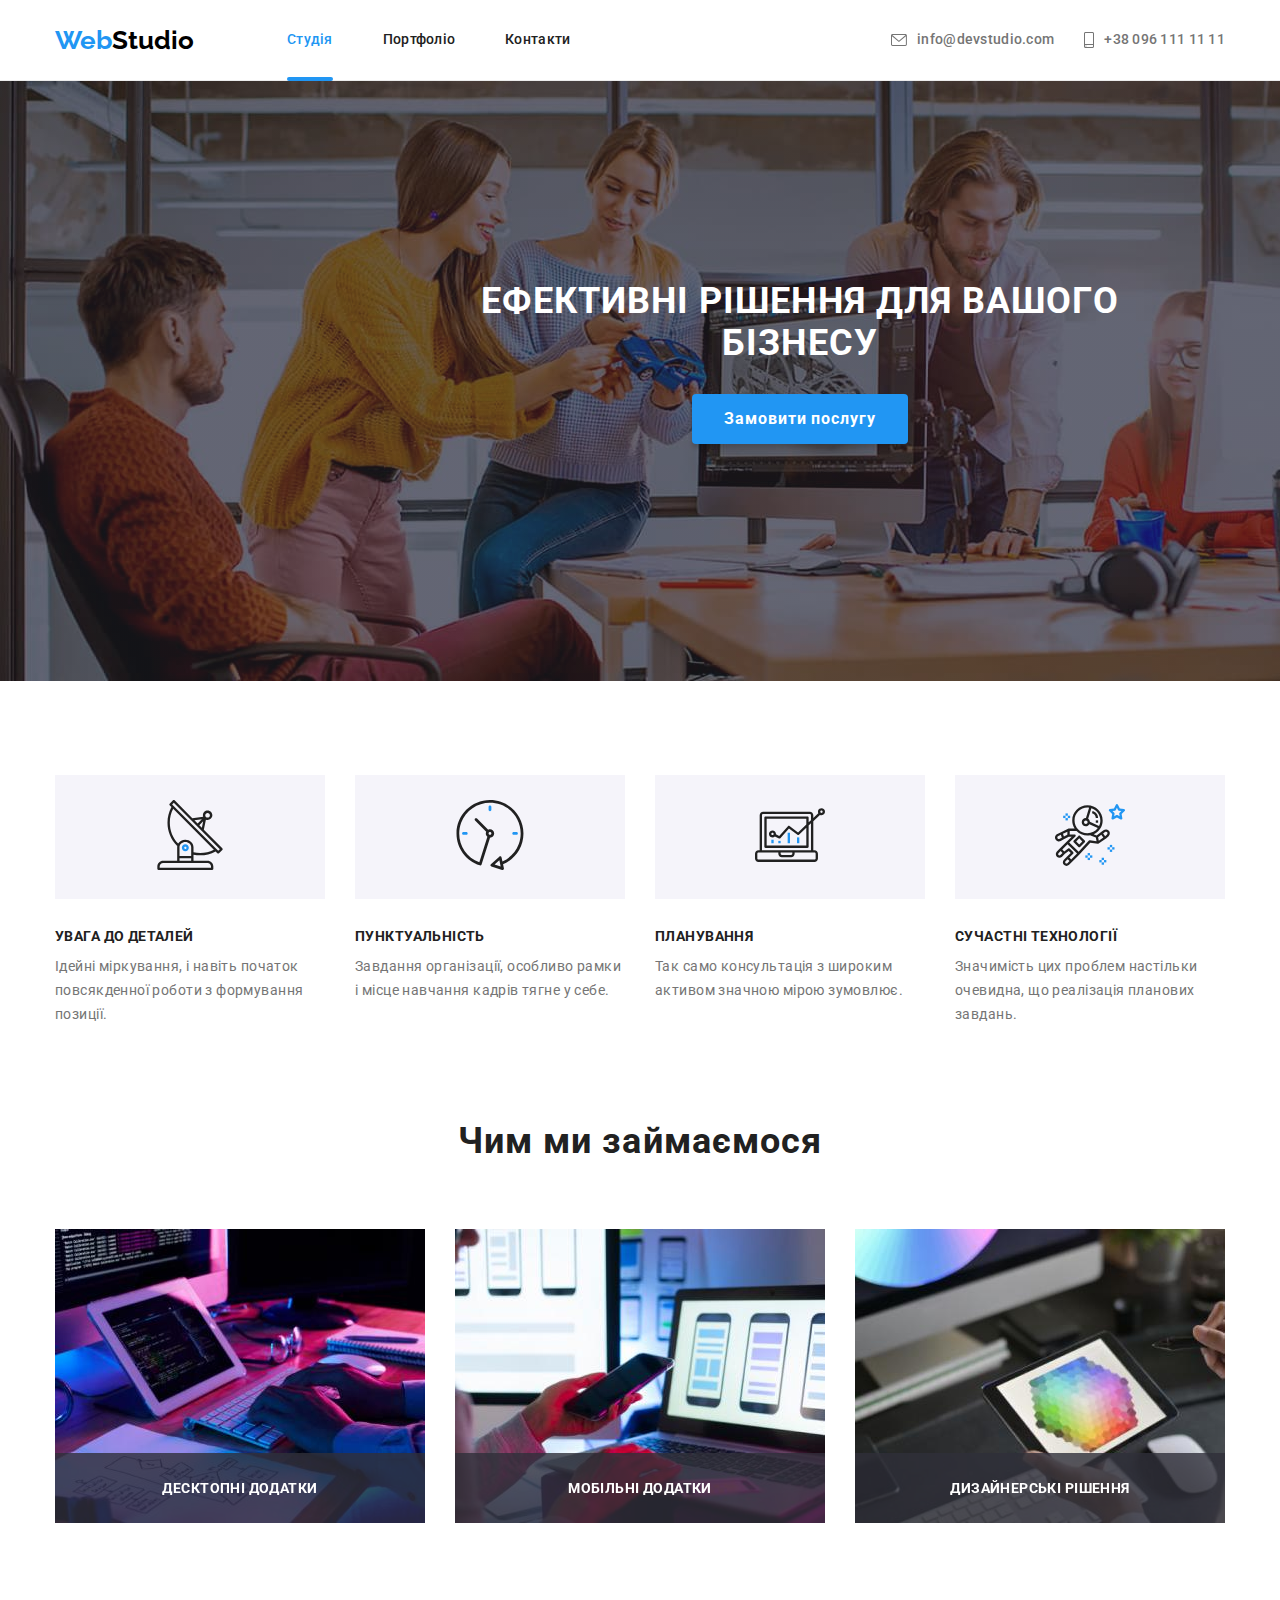
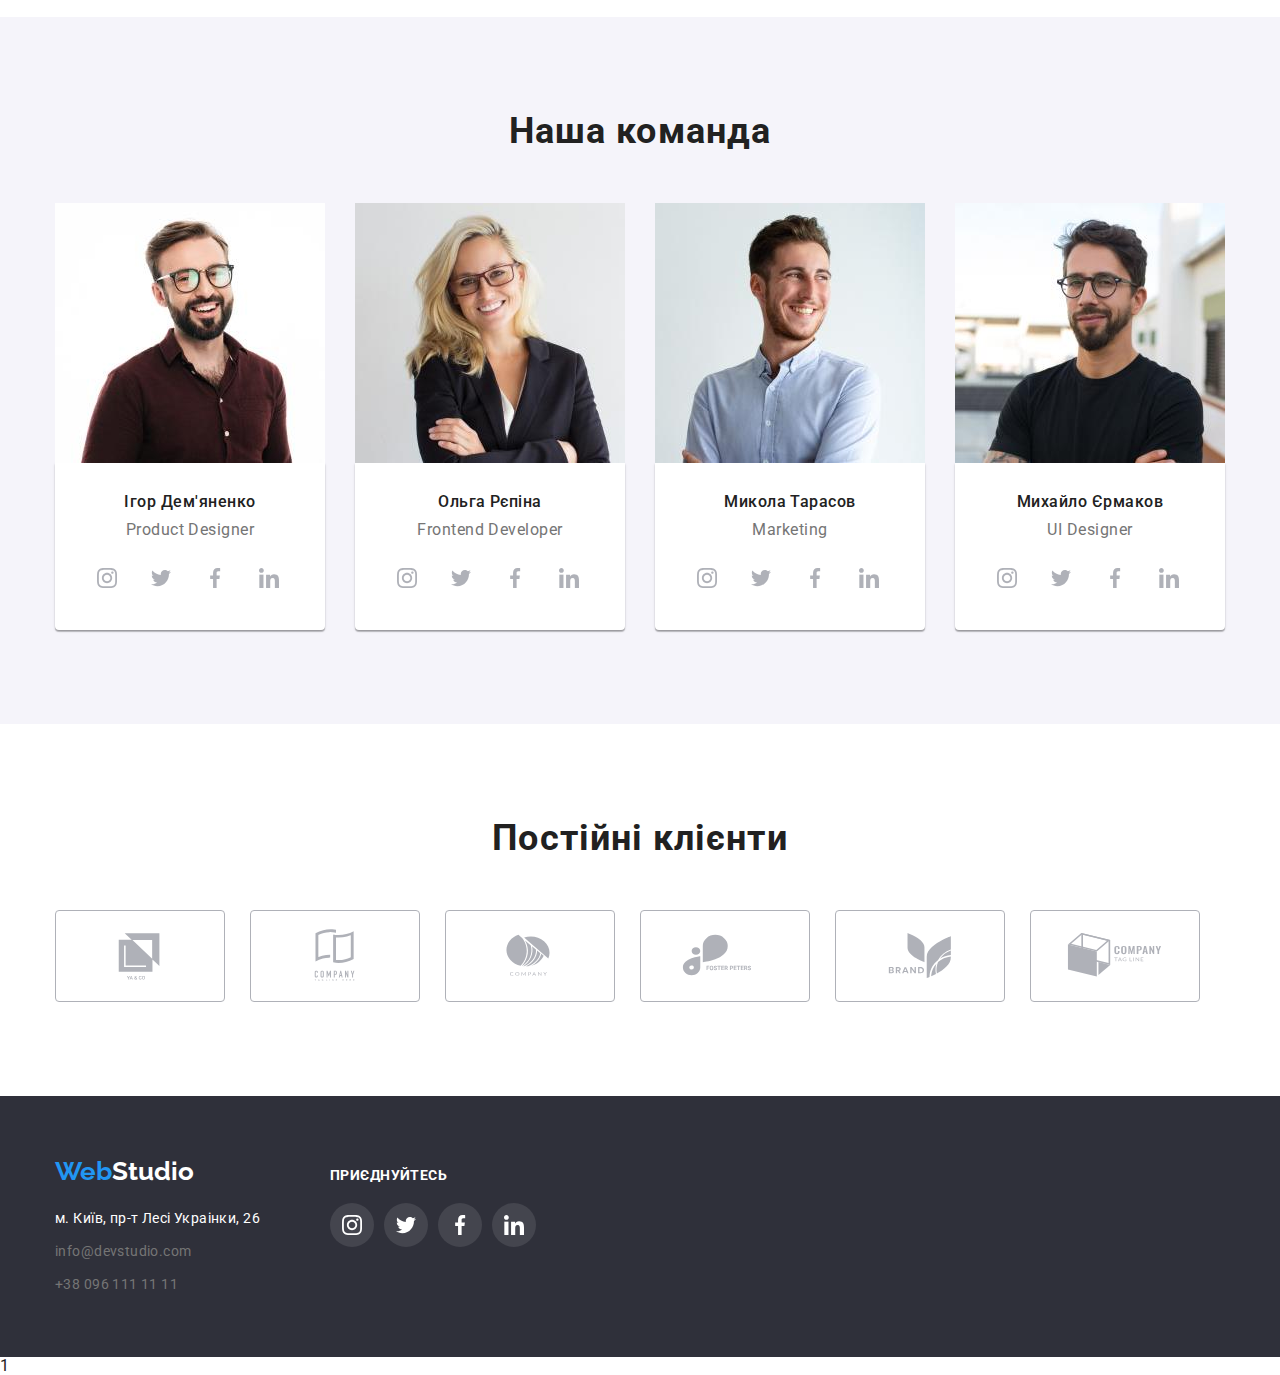
==== index.html @ d8cac511 "5dz" ====
<!DOCTYPE html>
<html lang="uk">
  <head>
    <meta charset="UTF-8" />
    <meta http-equiv="X-UA-Compatible" content="IE=edge" />
    <meta name="viewport" content="width=device-width, initial-scale=1.0" />
    <link rel="preconnect" href="https://fonts.googleapis.com" />
    <link rel="preconnect" href="https://fonts.gstatic.com" crossorigin />
    <link
      href="https://fonts.googleapis.com/css2?family=Raleway:wght@700&family=Roboto:wght@400;500;700;900&display=swap"
      rel="stylesheet"
    />
    <title>Студія</title>
    <link
      rel="stylesheet"
      href="https://cdnjs.cloudflare.com/ajax/libs/modern-normalize/1.1.0/modern-normalize.min.css"
    />
    <link rel="stylesheet" href="./css/style.css" />
    <link rel="stylesheet" href="./images/icons.svg" />
  </head>
  <body>
    <header class="header">
      <div class="container">
        <div class="header-container">
          <nav class="header-nav">
            <a href="./index.html" class="logo"
              ><span style="color: #2196f3">Web</span>Studio</a
            >
            <ul class="site-nav">
              <li>
                <a class="nav-link-current" href="./index.html">Студія</a>
              </li>
              <li><a class="nav-link" href="./portfolio.html">Портфоліо</a></li>
              <li><a class="nav-link" href="./index.html">Контакти</a></li>
            </ul>
          </nav>
          <ul class="header-info">
            <li>
              <a class="nav-info" href="mailto:info@devstudio.com" lang="en">
                <svg class="icon-let" width="16" height="12">
                  <use href="./images/icons.svg#icon-letter"></use></svg
                >info@devstudio.com</a
              >
            </li>
            <li>
              <a class="nav-info" href="tel:+380961111111"
                ><svg class="icon-smartphone" width="10" height="16">
                  <use href="./images/icons.svg#icon-smartphone"></use></svg
                >+38 096 111 11 11</a
              >
            </li>
          </ul>
        </div>
      </div>
    </header>
    <main>
      <div class="overlay">
        <section class="hero-section">
          <div class="container">
            <h1 class="title hero-title">
              Ефективні рішення для вашого бізнесу
            </h1>
            <button class="button" type="button" data-modal-open>
              Замовити послугу
            </button>
          </div>
        </section>
      </div>

      <section class="benefits-section">
        <div class="container">
          <h2 class="title visually-hidden">Переваги</h2>
          <ul class="benefits-container">
            <li>
              <div class="benefits-box">
                <svg class="" width="70" height="70">
                  <use href="./images/icons.svg#icon-benefits-1"></use>
                </svg>
              </div>

              <h3 class="list">Увага до деталей</h3>
              <p class="text">
                Ідейні міркування, і навіть початок повсякденної роботи з
                формування позиції.
              </p>
            </li>
            <li>
              <div class="benefits-box">
                <svg class="" width="70" height="70">
                  <use href="./images/icons.svg#icon-benefits-2"></use>
                </svg>
              </div>

              <h3 class="list">Пунктуальність</h3>
              <p class="text">
                Завдання організації, особливо рамки і місце навчання кадрів
                тягне у себе.
              </p>
            </li>
            <li>
              <div class="benefits-box">
                <svg class="" width="70" height="70">
                  <use href="./images/icons.svg#icon-benefits-3"></use>
                </svg>
              </div>

              <h3 class="list">Планування</h3>
              <p class="text">
                Так само консультація з широким активом значною мірою зумовлює.
              </p>
            </li>
            <li>
              <div class="benefits-box">
                <svg class="" width="70" height="70">
                  <use href="./images/icons.svg#icon-benefits-4"></use>
                </svg>
              </div>

              <h3 class="list">Сучастні технології</h3>
              <p class="text">
                Значимість цих проблем настільки очевидна, що реалізація
                планових завдань.
              </p>
            </li>
          </ul>
        </div>
      </section>

      <section class="about-section">
        <div class="container">
          <h2 class="title about-title">Чим ми займаємося</h2>
          <div class="about-container">
            <ul class="about-content">
              <li>
                <h2 class="image-text">Десктопні додатки</h2>
                <img
                  class="about-images"
                  src="./images/img-1.jpg"
                  alt="Людина працює за комп'ютером з кодом"
                  width="370"
                />
              </li>
              <li>
                <h2 class="image-text">Мобільні додатки</h2>
                <img
                  class="about-images"
                  src="./images/img-2.jpg"
                  alt="Людина працює за комп'ютером"
                  width="370"
                />
              </li>
              <li>
                <h2 class="image-text">Дизайнерські рішення</h2>
                <img
                  class="about-images"
                  src="./images/img-3.jpg"
                  alt="Людина обирає колір на планшеті"
                  width="370"
                />
              </li>
            </ul>
          </div>
        </div>
      </section>

      <section class="team-section section">
        <div class="container">
          <h1 class="title team-title">Наша команда</h1>
          <div class="team-content">
            <ul class="team-list">
              <li>
                <img
                  src="./images/img-4.jpg"
                  alt="Мужчина в очках улыбаеться"
                  width="270"
                />
                <div class="team-info">
                  <h3 class="name">Ігор Дем'яненко</h3>
                  <p class="position">Product Designer</p>

                  <ul class="social-list">
                    <li>
                      <a class="social-link" href="#">
                        <svg class="social-item" width="20" height="20">
                          <use href="./images/icons.svg#icon-instagram"></use>
                        </svg>
                      </a>
                    </li>
                    <li>
                      <a class="social-link" href="#"
                        ><svg class="social-item" width="20" height="20">
                          <use
                            href="./images/icons.svg#icon-twitter"
                          ></use></svg
                      ></a>
                    </li>
                    <li>
                      <a class="social-link" href="#"
                        ><svg class="social-item" width="20" height="20">
                          <use
                            href="./images/icons.svg#icon-facebook"
                          ></use></svg
                      ></a>
                    </li>
                    <li>
                      <a class="social-link" href="#"
                        ><svg class="social-item" width="20" height="20">
                          <use
                            href="./images/icons.svg#icon-linkedin"
                          ></use></svg
                      ></a>
                    </li>
                  </ul>
                </div>
              </li>
              <li>
                <img
                  src="./images/img-5.jpg"
                  alt="Женщина улыбаеться"
                  width="270"
                />
                <div class="team-info">
                  <h3 class="name">Ольга Рєпіна</h3>
                  <p class="position">Frontend Developer</p>
                  <ul class="social-list">
                    <li>
                      <a class="social-link" href="#">
                        <svg class="social-item" width="20" height="20">
                          <use href="./images/icons.svg#icon-instagram"></use>
                        </svg>
                      </a>
                    </li>
                    <li>
                      <a class="social-link" href="#"
                        ><svg class="social-item" width="20" height="20">
                          <use
                            href="./images/icons.svg#icon-twitter"
                          ></use></svg
                      ></a>
                    </li>
                    <li>
                      <a class="social-link" href="#"
                        ><svg class="social-item" width="20" height="20">
                          <use
                            href="./images/icons.svg#icon-facebook"
                          ></use></svg
                      ></a>
                    </li>
                    <li>
                      <a class="social-link" href="#"
                        ><svg class="social-item" width="20" height="20">
                          <use
                            href="./images/icons.svg#icon-linkedin"
                          ></use></svg
                      ></a>
                    </li>
                  </ul>
                </div>
              </li>
              <li>
                <img
                  src="./images/img-6.jpg"
                  alt="Мужчина улыбаеться"
                  width="270"
                />
                <div class="team-info">
                  <h3 class="name">Микола Тарасов</h3>
                  <p class="position">Marketing</p>
                  <ul class="social-list">
                    <li>
                      <a class="social-link" href="#">
                        <svg class="social-item" width="20" height="20">
                          <use href="./images/icons.svg#icon-instagram"></use>
                        </svg>
                      </a>
                    </li>
                    <li>
                      <a class="social-link" href="#"
                        ><svg class="social-item" width="20" height="20">
                          <use
                            href="./images/icons.svg#icon-twitter"
                          ></use></svg
                      ></a>
                    </li>
                    <li>
                      <a class="social-link" href="#"
                        ><svg class="social-item" width="20" height="20">
                          <use
                            href="./images/icons.svg#icon-facebook"
                          ></use></svg
                      ></a>
                    </li>
                    <li>
                      <a class="social-link" href="#"
                        ><svg class="social-item" width="20" height="20">
                          <use
                            href="./images/icons.svg#icon-linkedin"
                          ></use></svg
                      ></a>
                    </li>
                  </ul>
                </div>
              </li>
              <li>
                <img
                  src="./images/img-7.jpg"
                  alt="Мужчина в очках улыбаеться"
                  width="270"
                />
                <div class="team-info">
                  <h3 class="name">Михайло Єрмаков</h3>
                  <p class="position">UI Designer</p>
                  <ul class="social-list">
                    <li>
                      <a class="social-link" href="#">
                        <svg class="social-item" width="20" height="20">
                          <use href="./images/icons.svg#icon-instagram"></use>
                        </svg>
                      </a>
                    </li>
                    <li>
                      <a class="social-link" href="#"
                        ><svg class="social-item" width="20" height="20">
                          <use
                            href="./images/icons.svg#icon-twitter"
                          ></use></svg
                      ></a>
                    </li>
                    <li>
                      <a class="social-link" href="#"
                        ><svg class="social-item" width="20" height="20">
                          <use
                            href="./images/icons.svg#icon-facebook"
                          ></use></svg
                      ></a>
                    </li>
                    <li>
                      <a class="social-link" href="#"
                        ><svg class="social-item" width="20" height="20">
                          <use
                            href="./images/icons.svg#icon-linkedin"
                          ></use></svg
                      ></a>
                    </li>
                  </ul>
                </div>
              </li>
            </ul>
          </div>
        </div>
      </section>

      <section class="clients-section">
        <div class="container">
          <h2 class="title">Постійні клієнти</h2>
          <ul class="client-box">
            <li class="icon-list">
              <a class="icon-card" href="#">
                <svg class="icon-client" width="106" height="60">
                  <use href="./images/icons.svg#icon-clients-1"></use>
                </svg>
              </a>
            </li>
            <li class="icon-list">
              <a class="icon-card" href="#">
                <svg class="icon-client" width="106" height="60">
                  <use href="./images/icons.svg#icon-clients-2"></use>
                </svg>
              </a>
            </li>
            <li class="icon-list">
              <a class="icon-card" href="#">
                <svg class="icon-client" width="106" height="60">
                  <use href="./images/icons.svg#icon-clients-3"></use>
                </svg>
              </a>
            </li>
            <li class="icon-list">
              <a class="icon-card" href="#">
                <svg class="icon-client" width="106" height="60">
                  <use href="./images/icons.svg#icon-clients-4"></use>
                </svg>
              </a>
            </li>
            <li class="icon-list">
              <a class="icon-card" href="#">
                <svg class="icon-client" width="106" height="60">
                  <use href="./images/icons.svg#icon-clients-5"></use>
                </svg>
              </a>
            </li>
            <li class="icon-list">
              <a class="icon-card" href="#">
                <svg class="icon-client" width="106" height="60">
                  <use href="./images/icons.svg#icon-clients-6"></use>
                </svg>
              </a>
            </li>
          </ul>
        </div>
      </section>
    </main>

    <footer class="footer">
      <div class="container">
        <div class="footer-card">
          <div class="adress-card">
            <a href="./index.html" class="footer-logo"
              ><span class="footer-logo" style="color: #2196f3">Web</span
              >Studio</a
            >
            <address class="footer-content">
              <ul class="footer-list">
                <li>
                  <a
                    class="adress"
                    href="https://goo.gl/maps/CPtrU1FHBa2aNyZL9"
                    target="_blank"
                    rel="noopener noreferrer nofollow"
                    >м. Київ, пр-т Лесі Украінки, 26</a
                  >
                </li>
                <li class="footer-item">
                  <a class="info" href="mailto:info@devstudio.com" lang="en"
                    >info@devstudio.com</a
                  >
                </li>
                <li>
                  <a class="info" href="tel:+380961111111">+38 096 111 11 11</a>
                </li>
              </ul>
            </address>
          </div>
          <div class="social-card">
            <h2 class="social-title">ПРИЄДНУЙТЕСЬ</h2>
            <ul class="social-list">
              <li>
                <a class="social-link" href="#">
                  <svg width="20" height="20">
                    <use href="./images/icons.svg#icon-instagram"></use>
                  </svg>
                </a>
              </li>
              <li>
                <a class="social-link" href="#"
                  ><svg width="20" height="20">
                    <use href="./images/icons.svg#icon-twitter"></use></svg
                ></a>
              </li>
              <li>
                <a class="social-link" href="#"
                  ><svg width="20" height="20">
                    <use href="./images/icons.svg#icon-facebook"></use></svg
                ></a>
              </li>
              <li>
                <a class="social-link" href="#"
                  ><svg width="20" height="20">
                    <use href="./images/icons.svg#icon-linkedin"></use></svg
                ></a>
              </li>
            </ul>
          </div>
        </div>
      </div>
    </footer>

    <div class="back-drop is-hidden" data-modal>
      <div class="modal">
        <button class="close-button" data-modal-close>
          <svg class="modal-close" width="14" height="14">
            <use class="modal-item" href="./images/icons.svg#icon-close"></use>
          </svg>
        </button>
      </div>
    </div>

    <script src="./js/modal.js"></script>
  </body>
</html>
1
---- css/style.css ----
:root {
    --main-light-color:#FFFFFF;

    --main-font-color:#212121;
    --secondary-font-color:#757575;
    --accent-color:#2196F3;
    --secondary-accent-color:#188CE8;
    --logo-color:#000000;

    --border-bg-color:#2F303A;
    --border-portfolio-color:#EEEEEE;
    --border-header-color:#ECECEC;

    --section-team-bg-color:#F5F4FA;

    --client-svg-color:#AFB1B8;
    --about-images-color:rgba(47, 48, 58, 0.8);

    --card-set-gap: 30px;
}








/* основной цвет текста color: #212121 */
/* вторичный цвет текста color: #757575 *
/* белый цыет color: #FFFFFF */
/* акцент color: #2196F3 */
/* футер номер и телефон color: rgba(255, 255, 255, 0.6); */

body {
    color: var(--main-font-color);
    background-color: var(--main-light-color);
    font-family:'Roboto', sans-serif ;

}

.container {
    width: 1200px;
    margin: 0 auto;
    padding: 0 15px;
}


ul,
ol,
dl {
    list-style: none;
    margin: 0px;
    padding: 0px;
}

img {
    display: block;
    max-width: 100%;
    margin: 0px;
    padding: 0px;
}

h1,
h2,
h3,
h4,
h5 {
    margin: 0px;
    padding: 0px;
}

.visually-hidden {
    position: absolute;
    width: 1px;
    height: 1px;
    margin: -1px;
    border: 0;
    padding: 0;

    white-space: nowrap;
    clip-path: inset(100%);
    clip: rect(0 0 0 0);
    overflow: hidden;
}
p {
    padding: 0;
    margin: 0;
}



/* Logo */


.logo {
    color: var(--logo-color);
    font-family: 'Raleway',sans-serif;
    font-weight: 700;
    font-size: 26px;
    line-height: 1.19;
    text-decoration: none;
}

.footer-logo {
    max-width: 145px;
    color: var(--main-light-color);
    font-family: 'Raleway', sans-serif;
    font-weight: 700;
    font-size: 26px;
    line-height: 1.19;
    text-decoration: none;
}

/* header */
.header {
    display: flex;
    align-items: center;
    border-bottom: 1px solid var(--border-header-color);
}

.header-portfolio {
    
}

.header-container {
    justify-content: space-between;
    flex-grow: 1;
    align-items: center;
    display: flex;
    
}

.header-nav {
    display: flex;
    align-items: center;
    margin-right: 318px;

}

.site-nav {
    position: relative;
    gap: 50px;
    margin: 0 0 0 93px;
    display: flex;
}


.header-info{
    align-items: center;
    gap: 30px;
    display: flex;

}


/* Site nav */

.nav-link, .nav-link-current {
padding: 32px 0;
display: flex;
color: var(--main-font-color);
font-weight: 500;
font-size: 14px;
line-height: 1.14;
letter-spacing: 0.02em;
text-decoration: none;
}

.nav-link-current {
    position: relative;
    color: var(--accent-color);
    text-decoration: none;
}

.nav-link-current::before {
    position: absolute;
    content: "";
    width: 100%;
    height: 4px;
    background: var(--accent-color);
    border-radius: 2px;
    top: 77px;

}

.link {
    text-decoration: none;
}



.nav-link:hover,
.nav-link:focus {
    color: var(--accent-color);
    transition-duration: 250ms;
    transition-timing-function:cubic-bezier(0.4, 0, 0.2, 1);
    
}


.nav-info {
display: flex;
gap: 10px;
align-items: center;
color: var(--secondary-font-color);
font-style: normal;
font-weight: 500;
font-size: 14px;
line-height: 1.14;
letter-spacing: 0.02em;
text-decoration: none;
}

.icon-let {
    fill: var(--secondary-font-color);
}

.icon-smartphone {
    fill: var(--secondary-font-color);
}

.nav-info:hover,
.nav-info:focus {
color: var(--accent-color);
transition-duration: 250ms;
transition-timing-function:cubic-bezier(0.4, 0, 0.2, 1);
}

.nav-info:hover .icon-let,
.nav-info:focus .icon-let {
    fill: var(--accent-color);
    transition-duration: 250ms;
    transition-timing-function: cubic-bezier(0.4, 0, 0.2, 1);
}

.nav-info:hover .icon-smartphone,
.nav-info:focus .icon-smartphone {
    fill: var(--accent-color);
    transition-duration: 250ms;
    transition-timing-function:cubic-bezier(0.4, 0, 0.2, 1);
}

.adress-box {
    display: flex;
    gap: 10px;
    align-items: center;
}


/* hero-section */

.overlay {
    width: 1600px;
    height: 600px;
    margin: auto;
    background-image:
    linear-gradient(rgba(47, 48, 58, 0.4),
    rgba(47, 48, 58, 0.4)),
    url(../images/hero-image.jpg);
    background-repeat: no-repeat;
    background-position: center;
}



.hero-section {
    padding: 200px 0px;
    height: 600px;
}

.title {
    color: var(--main-font-color);
    font-weight: 900;
    font-size: 44px;
    line-height: 1.36;
    text-align: center;
    letter-spacing: 0.06em;
    
        
}

.hero-title {
    margin: auto;
    width: 100%;
    max-width: 696px;
    color: var(--main-light-color);
    text-transform: uppercase;


}



/* Studio button */

.button {
    border: 0px;
    padding: 10px 32px;
    margin: 30px auto 0;
    border-radius: 4px;
    display: none;
    background-color: var(--accent-color);
    color: var(--main-light-color);
    font-weight: 700;
    font-size: 16px;
    line-height: 1.87;
    display: flex;
    align-items: center;
    text-align: center;
    letter-spacing: 0.06em;
    box-shadow: 0px 4px 4px rgba(0, 0, 0, 0.15);

}


.button:hover, 
.button:focus {
    background-color: var(--secondary-accent-color);
    cursor: pointer;
    transition-duration: 250ms;
    transition-timing-function:cubic-bezier(0.4, 0, 0.2, 1);
}
/* Portfolio-button */

.portfolio-list {
    display: flex;
    margin: auto;
    justify-content: center;
    gap: 8px;
    padding-bottom: 50px;
}

.portfolio-button {
    background-color: var(--section-team-bg-color);
    padding: 6px 22px;
    border-radius: 4px;
    font-family: 'Roboto', sans-serif;
    font-weight: 500;
    font-size: 16px;
    line-height: 1.62;
    text-align: center;
    letter-spacing: 0.03em;
    cursor: pointer;
    border: 0px;
    
}

.portfolio-button:hover,
.portfolio-button:focus {
    background-color:var(--accent-color);
    color:var(--main-light-color);
    box-shadow: 
    0px 3px 1px rgba(0, 0, 0, 0.1), 
    0px 1px 2px rgba(0, 0, 0, 0.08), 
    0px 2px 2px rgba(0, 0, 0, 0.12);
    transition-duration: 250ms;
    transition-timing-function:cubic-bezier(0.4, 0, 0.2, 1);
   
}

.portfolio-button:current{
    background-color: var(--accent-color);
}

/* benefits-section */

.benefits-container {
    display: flex;
    gap: 30px;
}

.benefits-section {
    background-color: var(--main-light-color);
    padding: 94px 0;
    
}

.benefits-box {
    background-color: var(--section-team-bg-color);
    padding: 25px 100px;
    margin-bottom: 30px;
}

.list {
    margin: 0 0 10px 0;
    width: 270px;
    font-weight: 700;
    font-size: 14px;
    line-height: 1.14;
    letter-spacing: 0.03em;
    text-transform: uppercase;
}

.text {
    margin: 0;
    color: var(--secondary-font-color);
    font-size: 14px;
    line-height: 1.71;
    letter-spacing: 0.03em;
}

/* about-section */

.about-title {
    margin: 0 auto 50px;
    font-style: normal;
    font-weight: 700;
    font-size: 36px;
    line-height: 1.16;
    text-align: center;
    letter-spacing: 0.03em;
    
    
}

.about-container {
    display: flex;
}

.about-content {
    display: flex;
    text-align: center;
    gap: 30px;
    margin: auto;
}

.about-section {
    background-color: var(--main-light-color);
    padding-bottom: 94px;
}

.image-text {
    position: relative;
    top: 267px;
    color: var(--main-light-color);
    font-size: 14px;
    line-height: 16px;
    text-align: center;
    letter-spacing: 0.03em;
    text-transform: uppercase;
    z-index: 1;
}

.image-text::before {
    position: absolute;
    content: "";
    width: 370px;
    height: 70px;
    right: 0px;
    bottom: -27px;
    z-index: -1;
    background-color:var(--about-images-color);
}


/* team-section */

.team-title {
    margin: 0 0 50px 0;
}

.team-content {
    display: flex;
}

.team-list {
    display: flex;
    align-items: center;
    gap: 30px;
}

.team-section {
    padding: 94px 0 94px 0;
    background-color: var(--section-team-bg-color);
    
}

 .title {
    font-weight: 700;
    font-size: 36px;
    line-height: 1.16;
    text-align: center;
    letter-spacing: 0.03em;
}


.name {
    margin-bottom: 10px;
    text-align: center;
    font-weight: 500;
    font-size: 16px;
    line-height: 1.18;
    letter-spacing: 0.03em;
}

.position {
    text-align: center;
    color: var(--secondary-font-color);
    font-size: 16px;
    line-height: 1.18;
    letter-spacing: 0.03em;
}

.team-info {
    padding: 30px;
    border-radius: 0px 0px 4px 4px;
    background-color: var(--main-light-color);
    box-shadow: 
    0px 1px 3px rgba(0, 0, 0, 0.12), 
    0px 1px 1px rgba(0, 0, 0, 0.14), 
    0px 2px 1px rgba(0, 0, 0, 0.2);
}

.socials-team {
    margin-top: 16px;
}

.social-item {
    fill: var(--client-svg-color);
}

.social-link:hover .social-item {
    fill: var(--main-light-color);
    transition-duration: 250ms;
    transition-timing-function:cubic-bezier(0.4, 0, 0.2, 1);
}

/* Client-section */
.client-box {
    margin-top: 50px;
    display: flex;

}

.icon-list {
    flex-basis: calc(100% / 3 - var(--card-set-gap));
}

.icon-card {
display: flex;
justify-content: center;
align-items: center;
border: 1px solid var(--client-svg-color);
background-color: var(--main-light-color);
border-radius: 4px;
padding: 0;
margin: 0;
width: 170px;
height: 92px;
cursor: pointer;
}

.icon-client {
    fill: var(--client-svg-color)
}

/* .icon-box {
    padding: 16px 32px;
} */

.clients-section {
    padding: 94px 0 94px 0;
}


.icon-card:hover .icon-client,
.icon-card:focus .icon-client {
    fill: var(--accent-color);
    transition-duration: 250ms;
    transition-timing-function:cubic-bezier(0.4, 0, 0.2, 1);
    
}
.icon-card:hover {
    border: 1px solid var(--accent-color);
    transition-duration: 250ms;
    transition-timing-function:cubic-bezier(0.4, 0, 0.2, 1);
}


/* Portfolio section */

.portfolio-content {
    margin: 0;
    padding: 0;
    display: flex;
    flex-wrap: wrap;
    margin-top: calc( -1 * var(--card-set-gap));
    margin-left: calc(-1 * var(--card-set-gap));
}

.portfolio-item {
    margin-top: calc(-1px + var(--card-set-gap));
    margin-left: calc(-6px + var(--card-set-gap));
    flex-basis: calc(100% / 3 - var(--card-set-gap));
    
}

.portfolio-link {
    text-decoration: none;
    display: block;
    
}

.portfolio-link:hover,
.portfolio-link:focus {
    box-shadow: 0px 1px 1px rgba(0, 0, 0, 0.12),
        0px 4px 4px rgba(0, 0, 0, 0.06),
        1px 4px 6px rgba(0, 0, 0, 0.16);
    transition-duration: 250ms;
    transition-timing-function: cubic-bezier(0.4, 0, 0.2, 1);
}

.drop-box-borders {
    position: relative;
    overflow: hidden;
}

.drop-box {
    position: absolute;
    display: flex;
    align-items: center;
    justify-content: center;
    width: 100%;
    height: 100%;
    background-color: rgba(33, 150, 243, 0.9);
    opacity: 1;
    
}

.drop-item {
    position: absolute;
    width: 322px;
    height: 168px;
    font-size: 18px;
    line-height: 28px;
    letter-spacing: 0.03em;
    color: var(--main-light-color);

}

.portfolio-link:hover .drop-box {
opacity: 1;
transform: translateY(-100%);
transition-duration: 250ms;
transition-timing-function: cubic-bezier(0.4, 0, 0.2, 1);
}

.card-content {
    padding: 20px 24px;
    border-left: 1px solid var(--border-portfolio-color);
    border-right: 1px solid var(--border-portfolio-color);
    border-bottom: 1px solid var(--border-portfolio-color);
}

.card-content .title {
    text-align: left;
    width: 322px;
}

.card-content .text {
    margin-top: 4px;
    
}

.portfolio-section {
    padding: 94px 0;
}

.portfolio-section .title {
    color: var(--main-font-color);
    font-weight: 700;
    font-size: 18px;
    line-height: 2;
    letter-spacing: 0.06em;
    text-decoration: none;

    
}

.portfolio-section .text {
    color: var(--secondary-font-color);
    font-size: 16px;
    line-height: 1.88;
    letter-spacing: 0.03em;
    text-decoration: none;
    
}

.portfolio-section .link {
    text-decoration: none;
}







/* footer */

.footer-list {
    
}

.footer-item {
    margin: 9px 0;
}

.footer-content {
    margin: 20px 0 0 0;
}

.footer{
    background-color:var(--border-bg-color) ;
    color: var(--main-light-color);
    padding: 60px 0;
}

.adress {
font-size: 14px;
color: var(--main-light-color);
font-style: normal;
font-size: 14px;
line-height: 1.71;
letter-spacing: 0.03em;
text-decoration: none;
}

.footer .info {
    font-size: 14px;
    color: var(--secondary-font-color);
    font-style: normal;
    line-height: 1.71;
    letter-spacing: 0.03em;
    text-decoration: none;
}

.footer .adress:hover,
.footer .adress:focus {
color: var(--accent-color);
transition-duration: 250ms;
transition-timing-function: cubic-bezier(0.4, 0, 0.2, 1);
}

.footer .info:hover,
.footer .info:focus {
color: var(--accent-color);
transition-duration: 250ms;
transition-timing-function:cubic-bezier(0.4, 0, 0.2, 1);
}

.footer-card {
    display: flex;
    align-items: baseline;
    gap: 70px;
    
}

.adress-card {
    /* display: flex; */
}

.social-card {
    /* display: flex; */
    
}

.social-list {
    display: flex;
    gap: 10px;
    margin-top: 16px;
}

.social-link {
    display: flex;
    align-items: center;
    justify-content: center;
    background: rgba(255, 255, 255, 0.1);
    width: 44px;
    height: 44px;
    border-radius: 50%;
    fill: var(--main-light-color);

}

.social-link:hover,
.social-link:focus {
    background-color: var(--accent-color);
    transition-duration: 250ms;
    transition-timing-function: cubic-bezier(0.4, 0, 0.2, 1);
}

.social-link:hover .social-item,
.social-link:focus .social-item {
    fill: var(--main-light-color);
    transition-duration: 250ms;
    transition-timing-function: cubic-bezier(0.4, 0, 0.2, 1);
}

.social-title {
    font-size: 14px;
    line-height: 16px;
    letter-spacing: 0.03em;
    margin-bottom: 20px;
    text-transform: uppercase;
}


/* modal */

.back-drop {
    position: fixed;
    left: 0;
    top: 0;
    width: 100%;
    height: 100%;
    background-color: rgba(0, 0, 0, 0.2);
}

.back-drop.is-hidden {
    opacity: 0;
    pointer-events: none;
}

.modal {
    position: relative;
    top: 50%;
    left: 50%;
    transform: translate(-50%,-50%);

    width: 528px;
    height: 581px;

    background-color:var(--main-light-color);
    box-shadow: 
    0px 1px 3px rgba(0, 0, 0, 0.12), 
    0px 1px 1px rgba(0, 0, 0, 0.14), 
    0px 2px 1px rgba(0, 0, 0, 0.2);
    border-radius: 4px;
}
.close-button {
    position: absolute;
    display: flex;
    align-items: center;
    justify-content: center;
    margin: 0px;
    padding: 0px;
    top: 8px;
    right: 8px;
    height: 30px;
    width: 30px;
    
    background-color: #FFFFFF;
    border:1px solid rgba(0, 0, 0, 0.1);
    border-radius: 50%;
}

.modal-close {
    position: absolute;
   
}
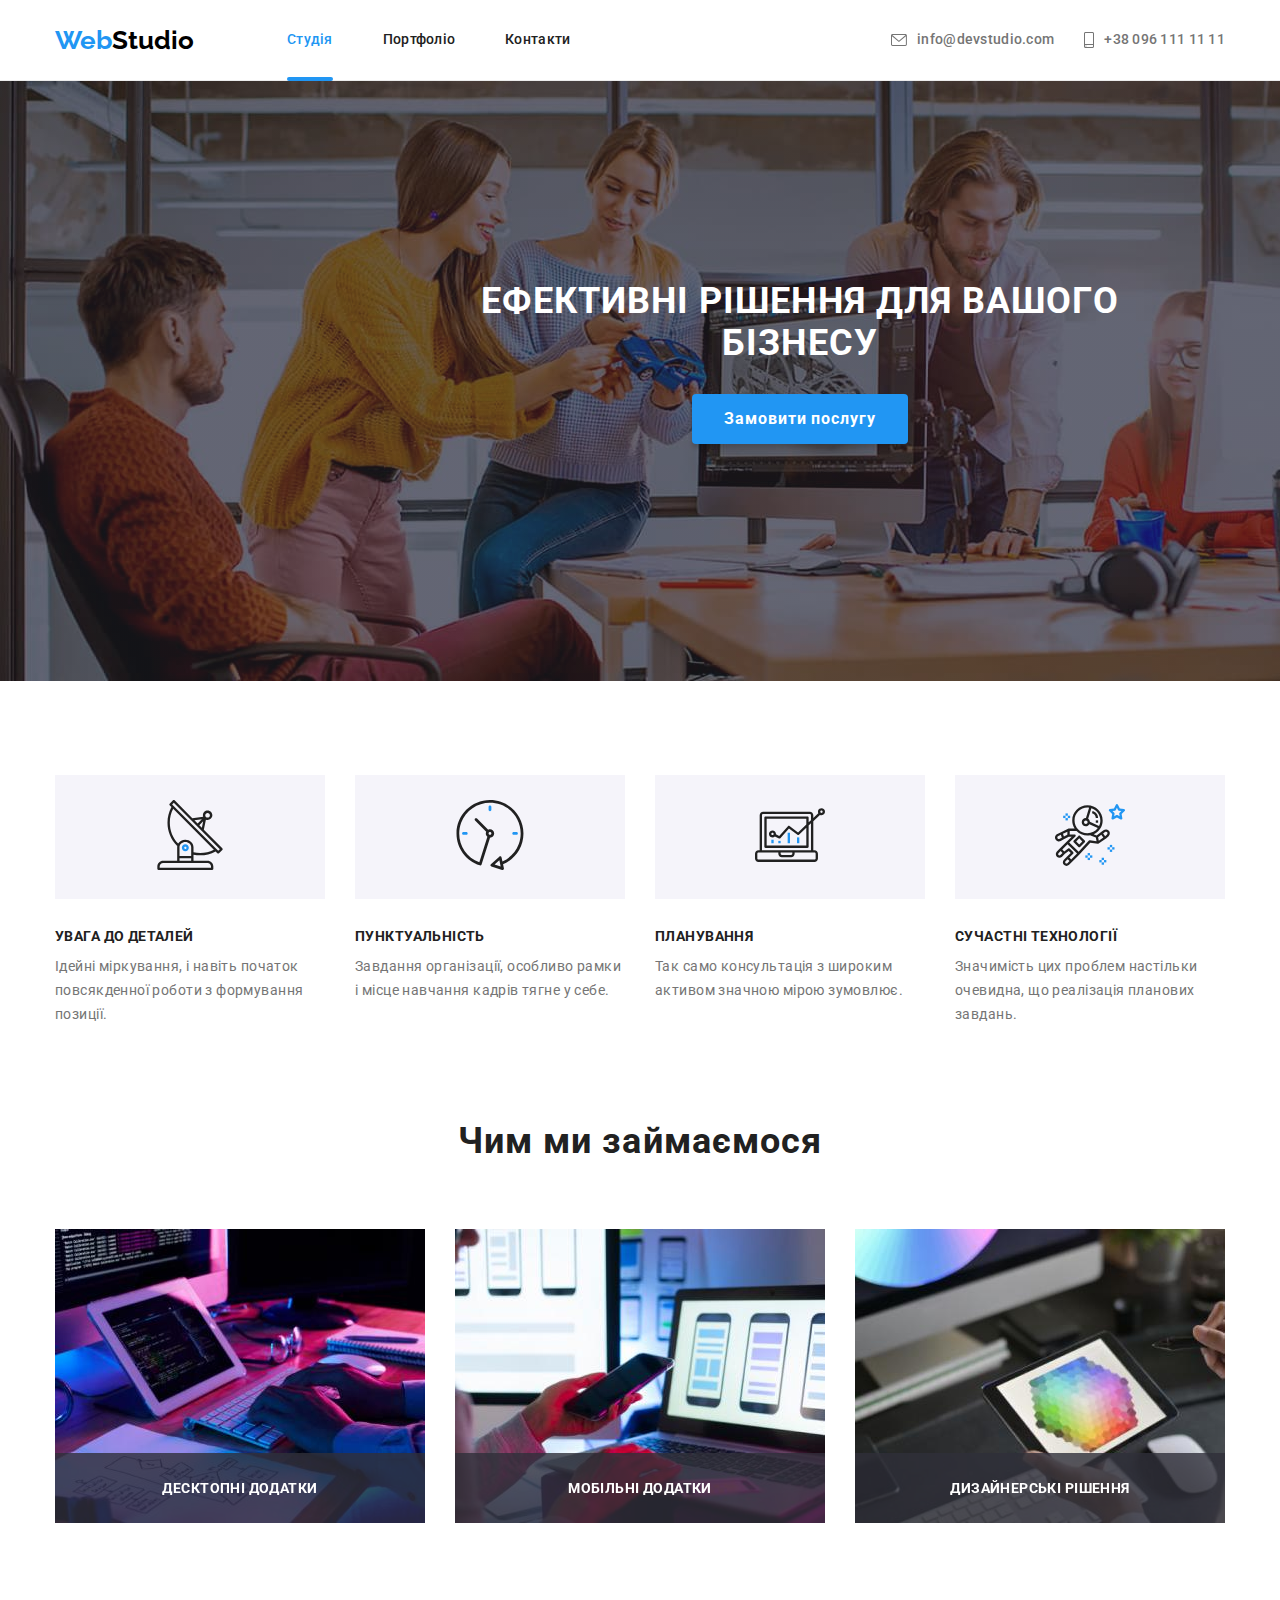
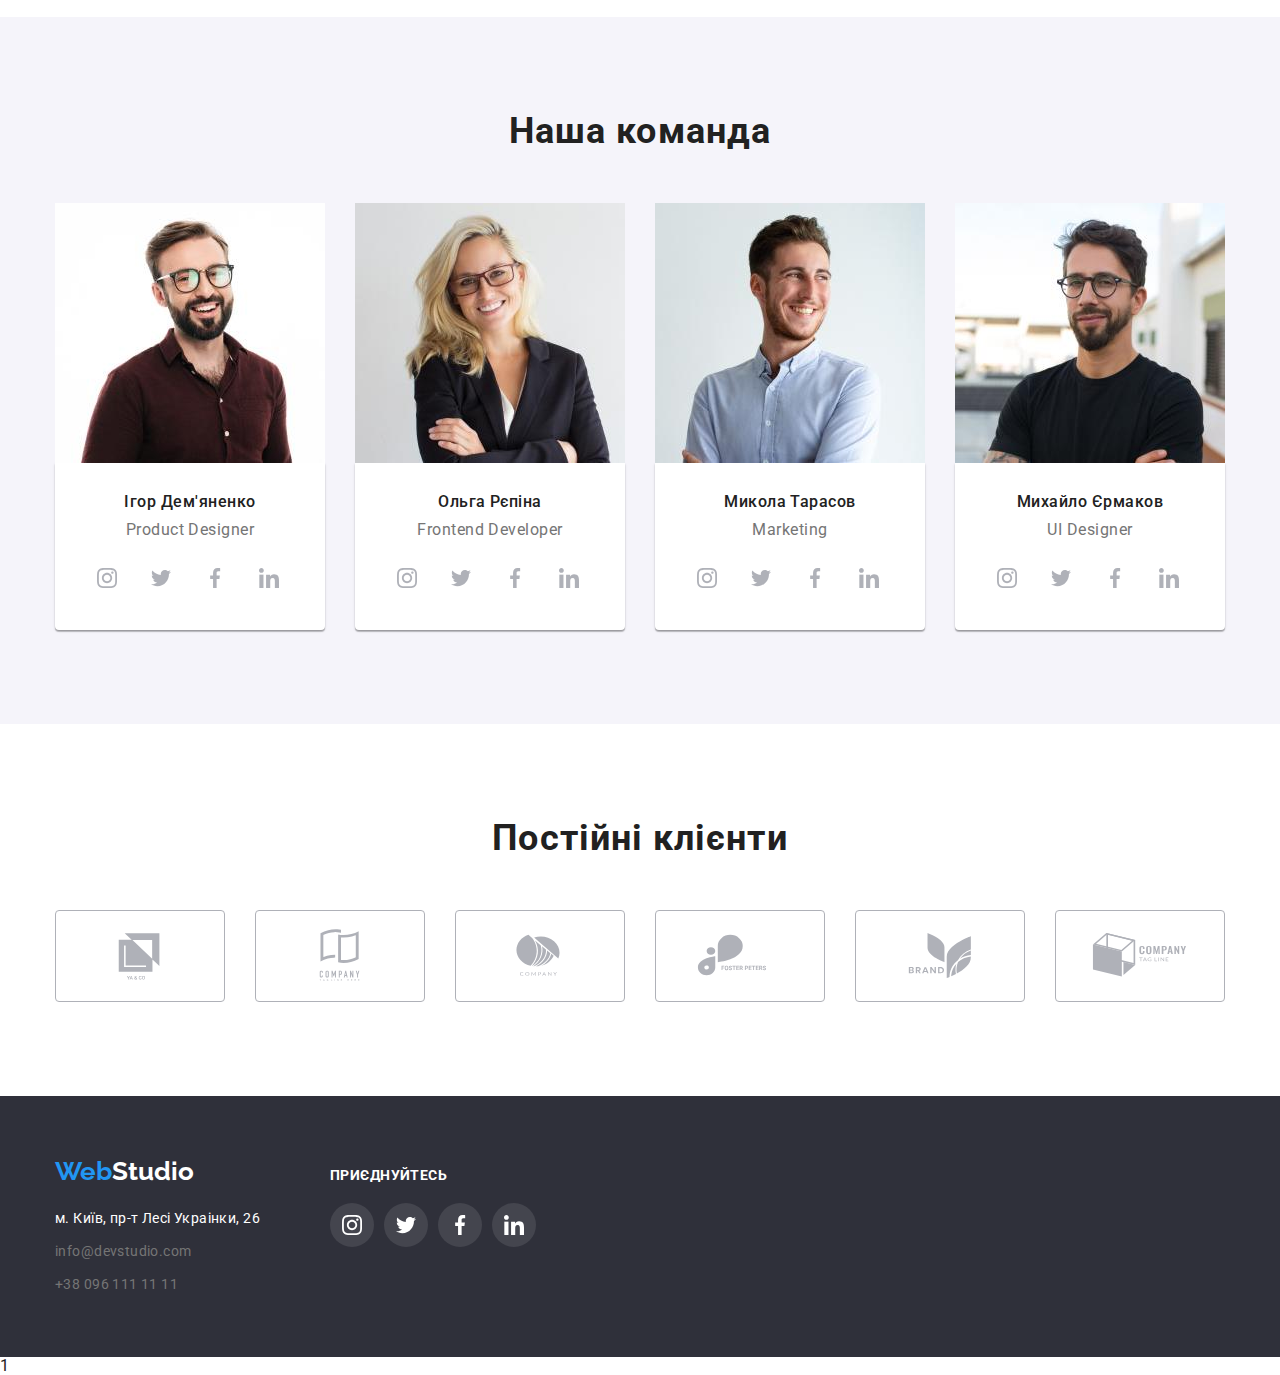
==== commit 0ad6e6e4: "5dz" ====
--- a/index.html
+++ b/index.html
@@ -132,7 +132,7 @@
           <div class="about-container">
             <ul class="about-content">
               <li>
-                <h2 class="image-text">Десктопні додатки</h2>
+                <h3 class="image-text">Десктопні додатки</h3>
                 <img
                   class="about-images"
                   src="./images/img-1.jpg"
@@ -141,7 +141,7 @@
                 />
               </li>
               <li>
-                <h2 class="image-text">Мобільні додатки</h2>
+                <h3 class="image-text">Мобільні додатки</h3>
                 <img
                   class="about-images"
                   src="./images/img-2.jpg"
@@ -150,7 +150,7 @@
                 />
               </li>
               <li>
-                <h2 class="image-text">Дизайнерські рішення</h2>
+                <h3 class="image-text">Дизайнерські рішення</h3>
                 <img
                   class="about-images"
                   src="./images/img-3.jpg"
--- a/css/style.css
+++ b/css/style.css
@@ -165,6 +165,10 @@
 line-height: 1.14;
 letter-spacing: 0.02em;
 text-decoration: none;
+
+transition-duration: 250ms;
+transition-timing-function: cubic-bezier(0.4, 0, 0.2, 1);
+transition-property: var(--accent-color);
 }
 
 .nav-link-current {
@@ -193,8 +197,7 @@
 .nav-link:hover,
 .nav-link:focus {
     color: var(--accent-color);
-    transition-duration: 250ms;
-    transition-timing-function:cubic-bezier(0.4, 0, 0.2, 1);
+    
     
 }
 
@@ -210,35 +213,41 @@
 line-height: 1.14;
 letter-spacing: 0.02em;
 text-decoration: none;
+
+transition-duration: 250ms;
+transition-timing-function: cubic-bezier(0.4, 0, 0.2, 1);
+transition-property: var(--accent-color);
 }
 
 .icon-let {
     fill: var(--secondary-font-color);
+
+    transition-duration: 250ms;
+    transition-timing-function: cubic-bezier(0.4, 0, 0.2, 1);
+    transition-property: var(--accent-color);
 }
 
 .icon-smartphone {
     fill: var(--secondary-font-color);
+
+    transition-duration: 250ms;
+    transition-timing-function: cubic-bezier(0.4, 0, 0.2, 1);
+    transition-property: var(--accent-color);
 }
 
 .nav-info:hover,
 .nav-info:focus {
 color: var(--accent-color);
-transition-duration: 250ms;
-transition-timing-function:cubic-bezier(0.4, 0, 0.2, 1);
 }
 
 .nav-info:hover .icon-let,
 .nav-info:focus .icon-let {
     fill: var(--accent-color);
-    transition-duration: 250ms;
-    transition-timing-function: cubic-bezier(0.4, 0, 0.2, 1);
 }
 
 .nav-info:hover .icon-smartphone,
 .nav-info:focus .icon-smartphone {
     fill: var(--accent-color);
-    transition-duration: 250ms;
-    transition-timing-function:cubic-bezier(0.4, 0, 0.2, 1);
 }
 
 .adress-box {
@@ -310,6 +319,11 @@
     text-align: center;
     letter-spacing: 0.06em;
     box-shadow: 0px 4px 4px rgba(0, 0, 0, 0.15);
+    cursor: pointer;
+
+    transition-duration: 250ms;
+    transition-timing-function: cubic-bezier(0.4, 0, 0.2, 1);
+    transition-property: background-color;
 
 }
 
@@ -317,9 +331,8 @@
 .button:hover, 
 .button:focus {
     background-color: var(--secondary-accent-color);
-    cursor: pointer;
-    transition-duration: 250ms;
-    transition-timing-function:cubic-bezier(0.4, 0, 0.2, 1);
+    
+    
 }
 /* Portfolio-button */
 
@@ -344,6 +357,9 @@
     cursor: pointer;
     border: 0px;
     
+    transition-duration: 250ms;
+    transition-timing-function: cubic-bezier(0.4, 0, 0.2, 1);
+    transition-property: background-color, color, box-shadow ;
 }
 
 .portfolio-button:hover,
@@ -354,8 +370,6 @@
     0px 3px 1px rgba(0, 0, 0, 0.1), 
     0px 1px 2px rgba(0, 0, 0, 0.08), 
     0px 2px 2px rgba(0, 0, 0, 0.12);
-    transition-duration: 250ms;
-    transition-timing-function:cubic-bezier(0.4, 0, 0.2, 1);
    
 }
 
@@ -518,23 +532,27 @@
 
 .social-item {
     fill: var(--client-svg-color);
+
+    transition-duration: 250ms;
+    transition-timing-function: cubic-bezier(0.4, 0, 0.2, 1);
+    transition-property: fill;
 }
 
 .social-link:hover .social-item {
     fill: var(--main-light-color);
-    transition-duration: 250ms;
-    transition-timing-function:cubic-bezier(0.4, 0, 0.2, 1);
+    
 }
 
 /* Client-section */
 .client-box {
     margin-top: 50px;
     display: flex;
+    gap: var(--card-set-gap);
 
 }
 
 .icon-list {
-    flex-basis: calc(100% / 3 - var(--card-set-gap));
+    flex-basis: calc((100% - 5*var(--card-set-gap))/6);
 }
 
 .icon-card {
@@ -549,15 +567,20 @@
 width: 170px;
 height: 92px;
 cursor: pointer;
+
+transition-duration: 250ms;
+transition-timing-function: cubic-bezier(0.4, 0, 0.2, 1);
+transition-property: border;
 }
 
 .icon-client {
-    fill: var(--client-svg-color)
-}
-
-/* .icon-box {
-    padding: 16px 32px;
-} */
+    fill: var(--client-svg-color);
+
+    transition-duration: 250ms;
+    transition-timing-function:cubic-bezier(0.4, 0, 0.2, 1);
+    transition-property: fill;
+}
+
 
 .clients-section {
     padding: 94px 0 94px 0;
@@ -567,14 +590,12 @@
 .icon-card:hover .icon-client,
 .icon-card:focus .icon-client {
     fill: var(--accent-color);
-    transition-duration: 250ms;
-    transition-timing-function:cubic-bezier(0.4, 0, 0.2, 1);
+    
     
 }
 .icon-card:hover {
     border: 1px solid var(--accent-color);
-    transition-duration: 250ms;
-    transition-timing-function:cubic-bezier(0.4, 0, 0.2, 1);
+    
 }
 
 
@@ -599,6 +620,10 @@
 .portfolio-link {
     text-decoration: none;
     display: block;
+
+    transition-duration: 250ms;
+    transition-timing-function: cubic-bezier(0.4, 0, 0.2, 1);
+    transition-property: box-shadow;
     
 }
 
@@ -607,8 +632,7 @@
     box-shadow: 0px 1px 1px rgba(0, 0, 0, 0.12),
         0px 4px 4px rgba(0, 0, 0, 0.06),
         1px 4px 6px rgba(0, 0, 0, 0.16);
-    transition-duration: 250ms;
-    transition-timing-function: cubic-bezier(0.4, 0, 0.2, 1);
+    
 }
 
 .drop-box-borders {
@@ -625,6 +649,10 @@
     height: 100%;
     background-color: rgba(33, 150, 243, 0.9);
     opacity: 1;
+
+    transition-duration: 250ms;
+    transition-timing-function: cubic-bezier(0.4, 0, 0.2, 1);
+    transition-property: opacity, transform;
     
 }
 
@@ -642,8 +670,7 @@
 .portfolio-link:hover .drop-box {
 opacity: 1;
 transform: translateY(-100%);
-transition-duration: 250ms;
-transition-timing-function: cubic-bezier(0.4, 0, 0.2, 1);
+
 }
 
 .card-content {
@@ -725,29 +752,35 @@
 line-height: 1.71;
 letter-spacing: 0.03em;
 text-decoration: none;
-}
-
-.footer .info {
+
+transition-duration: 250ms;
+transition-timing-function: cubic-bezier(0.4, 0, 0.2, 1);
+transition-property: color;
+}
+
+.info {
     font-size: 14px;
     color: var(--secondary-font-color);
     font-style: normal;
     line-height: 1.71;
     letter-spacing: 0.03em;
     text-decoration: none;
-}
-
-.footer .adress:hover,
-.footer .adress:focus {
+
+    transition-duration: 250ms;
+    transition-timing-function:cubic-bezier(0.4, 0, 0.2, 1);
+    transition-property: color;
+}
+
+.adress:hover,
+.adress:focus {
 color: var(--accent-color);
-transition-duration: 250ms;
-transition-timing-function: cubic-bezier(0.4, 0, 0.2, 1);
-}
-
-.footer .info:hover,
-.footer .info:focus {
+
+}
+
+.info:hover,
+.info:focus {
 color: var(--accent-color);
-transition-duration: 250ms;
-transition-timing-function:cubic-bezier(0.4, 0, 0.2, 1);
+
 }
 
 .footer-card {
@@ -782,20 +815,22 @@
     border-radius: 50%;
     fill: var(--main-light-color);
 
+    transition-duration: 250ms;
+    transition-timing-function: cubic-bezier(0.4, 0, 0.2, 1);
+    transition-property: background-color;
+
 }
 
 .social-link:hover,
 .social-link:focus {
     background-color: var(--accent-color);
-    transition-duration: 250ms;
-    transition-timing-function: cubic-bezier(0.4, 0, 0.2, 1);
+    
 }
 
 .social-link:hover .social-item,
 .social-link:focus .social-item {
     fill: var(--main-light-color);
-    transition-duration: 250ms;
-    transition-timing-function: cubic-bezier(0.4, 0, 0.2, 1);
+    
 }
 
 .social-title {
@@ -816,10 +851,15 @@
     width: 100%;
     height: 100%;
     background-color: rgba(0, 0, 0, 0.2);
+
+    transition-property: opacity, visibility;
+    transition-duration: 250ms;
+    transition-timing-function: cubic-bezier(0.4, 0, 0.2, 1);
 }
 
 .back-drop.is-hidden {
     opacity: 0;
+    visibility: hidden;
     pointer-events: none;
 }
 
@@ -828,6 +868,7 @@
     top: 50%;
     left: 50%;
     transform: translate(-50%,-50%);
+    visibility: visible;
 
     width: 528px;
     height: 581px;
@@ -838,6 +879,8 @@
     0px 1px 1px rgba(0, 0, 0, 0.14), 
     0px 2px 1px rgba(0, 0, 0, 0.2);
     border-radius: 4px;
+
+    
 }
 .close-button {
     position: absolute;
@@ -854,6 +897,9 @@
     background-color: #FFFFFF;
     border:1px solid rgba(0, 0, 0, 0.1);
     border-radius: 50%;
+
+    transition-duration: 250ms;
+    transition-timing-function: cubic-bezier(0.4, 0, 0.2, 1);
 }
 
 .modal-close {
